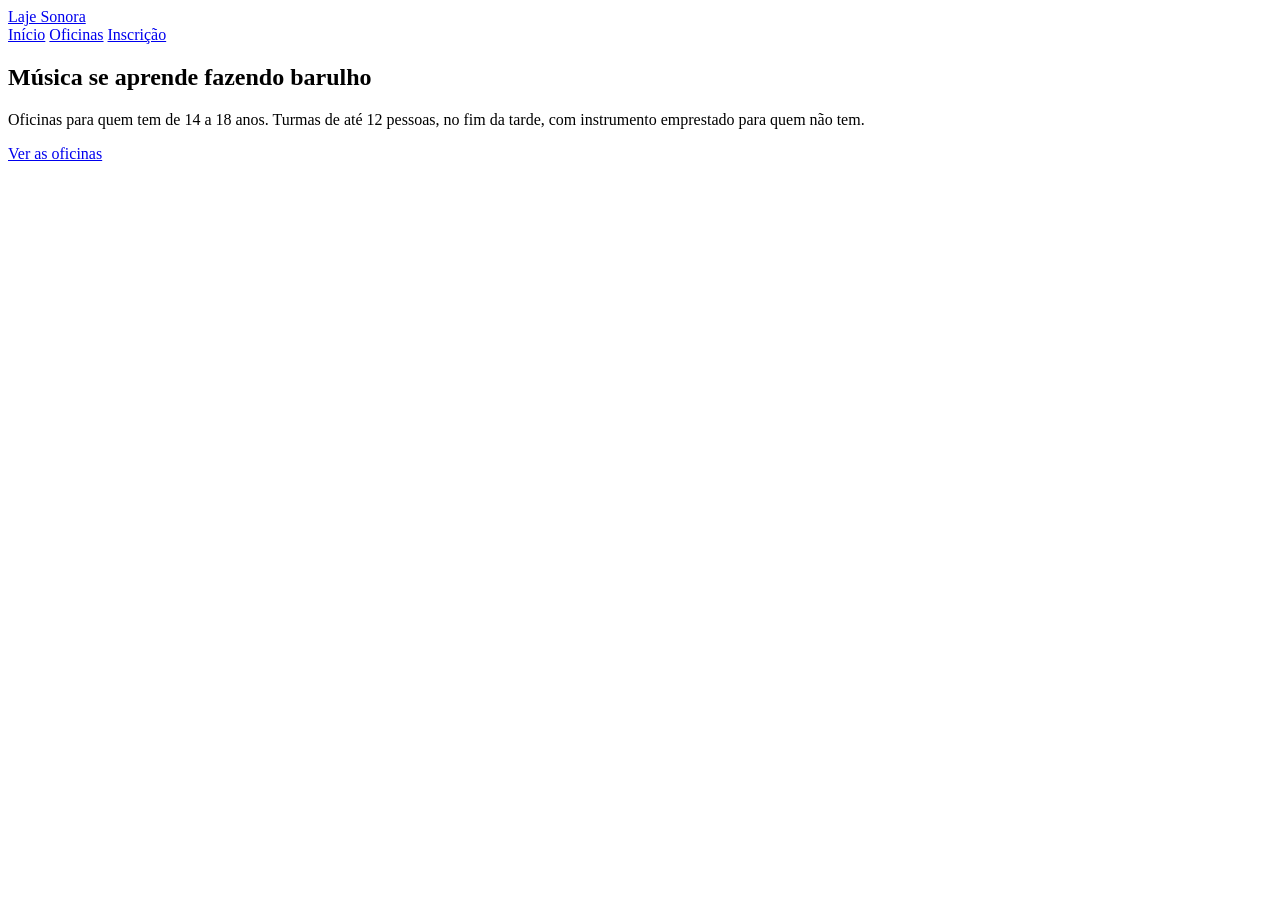
==== index.html @ 84d6b77f "commit 1" ====
<!DOCTYPE html>
<html lang="pt-BR">
<head>
    <meta charset="UTF-8">
    <meta name="viewport" content="width=device-width, initial-scale=1.0">
    <title>Laje Sonora | Início</title>
    <link rel="preconnect" href="https://fonts.googleapis.com">
    <link rel="preconnect" href="https://fonts.gstatic.com" crossorigin>
    <link href="https://fonts.googleapis.com/css2?family=Archivo:ital,wght@0,100..900;1,100..900&family=Big+Shoulders:opsz,wght@10..72,100..900&display=swap" rel="stylesheet">
    <link rel="stylesheet" href="index.css">
</head>
<body>
    <header class="conteudo topo">
        <a href="index.html" class="logo">Laje Sonora</a>
        
        <nav class="menu">
            <a href="index.html" class="atual">Início</a>
            <a href="oficinas.html">Oficinas</a>
            <a href="inscricao.html">Inscrição</a>
        </nav>
    </header>

    <main>
        <section class="conteudo cartazes">
            <div class="cartaz cartaz-principal">
                <h1>Música se aprende fazendo barulho</h1>
            </div>
            <div class="cartaz cartaz-lateral">
                <p>Oficinas para quem tem de 14 a 18 anos. Turmas de até 12 pessoas, no fim da tarde, com instrumento emprestado para quem não tem.</p>

                <a href="oficinas.html" class="botao">Ver as oficinas</a>
            </div>
        </section>
    </main>
    
</body>
</html>
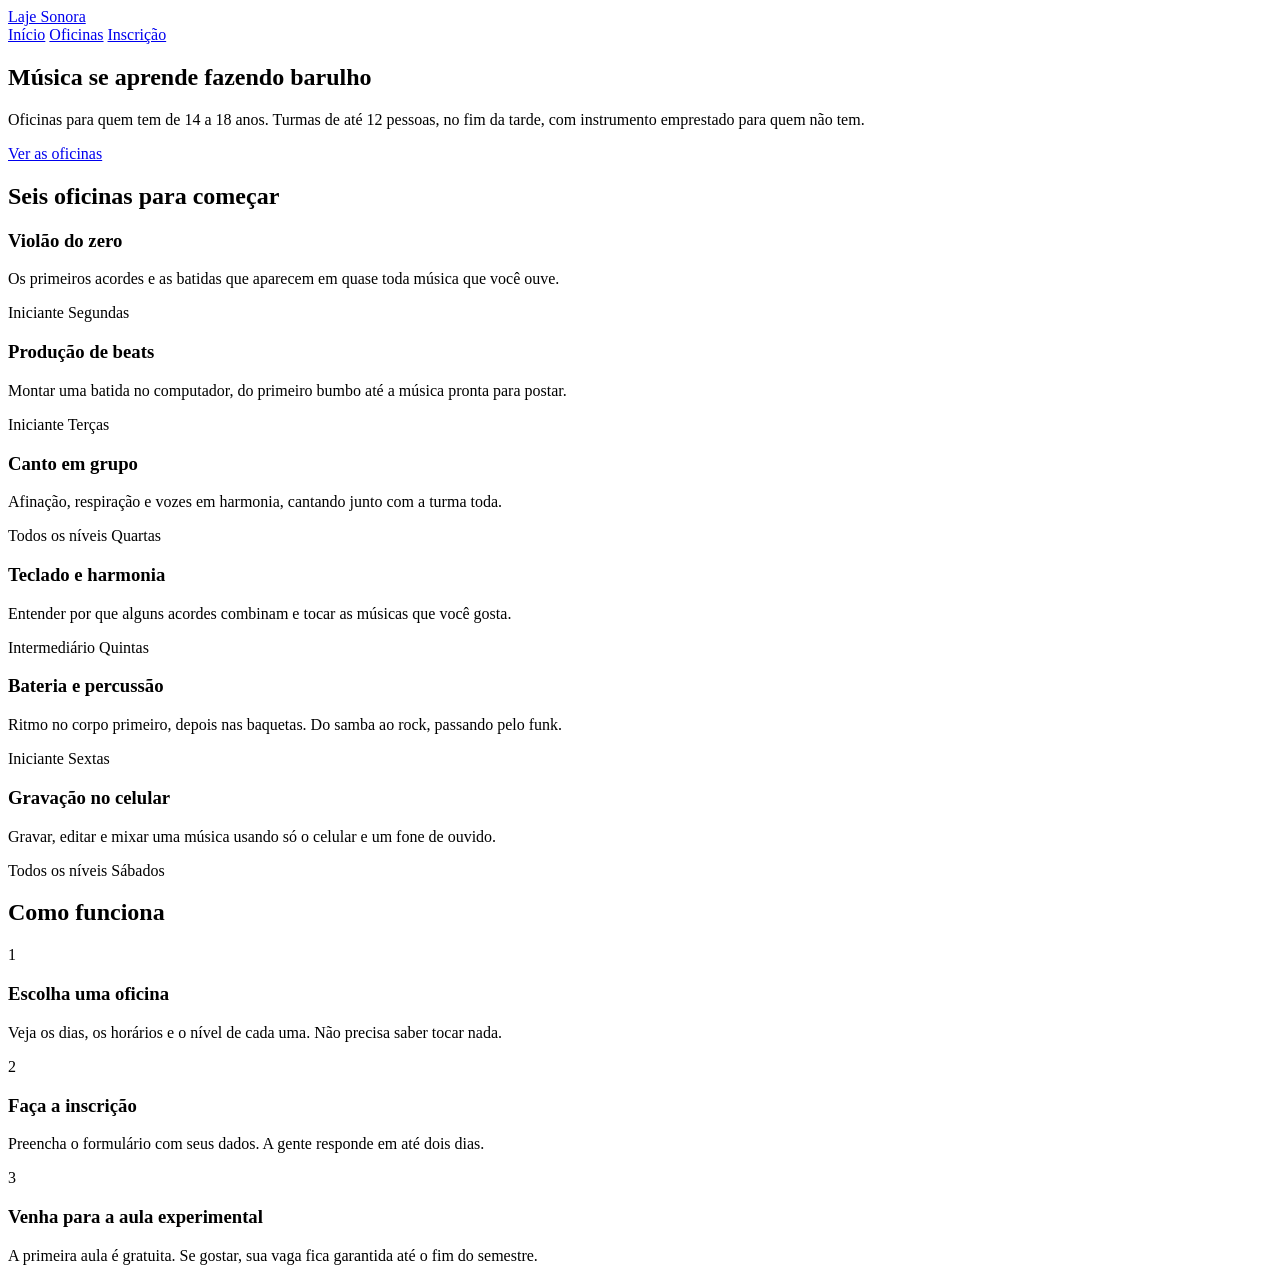
==== commit bfc212c2: "commit2" ====
--- a/index.html
+++ b/index.html
@@ -31,6 +31,122 @@
                 <a href="oficinas.html" class="botao">Ver as oficinas</a>
             </div>
         </section>
+
+        <section class="conteudo secao">
+            <h2 class="titulo-secao">Seis oficinas para começar</h2>
+            <div class="cards">
+                <article class="card">
+                    <div class="foto foto-azul"></div>
+                    <div class="card-texto">
+                        <h3>Violão do zero</h3>
+                        <p>Os primeiros acordes e as batidas que aparecem em quase toda música que você ouve.</p>
+                        <div class="card-info">
+                            <span>
+                                Iniciante
+                            </span>
+                            <span>
+                                Segundas
+                            </span>
+                        </div>
+                    </div>
+                </article>
+                <article class="card">
+                    <div class="foto-amarela"></div>
+                    <div class="card-texto">
+                        <h3>Produção de beats</h3>
+                        <p>Montar uma batida no computador, do primeiro bumbo até a música pronta para postar.</p>
+                        <div class="card-info">
+                            <span>
+                                Iniciante
+                            </span>
+                            <span>
+                                Terças
+                            </span>
+                        </div>
+                    </div>
+                </article>
+                <article class="card">
+                    <div class="foto-tinta"></div>
+                    <div class="card-texto">
+                        <h3>Canto em grupo</h3>
+                        <p>Afinação, respiração e vozes em harmonia, cantando junto com a turma toda.</p>
+                        <div class="card-info">
+                            <span>
+                                Todos os níveis
+                            </span>
+                            <span>
+                                Quartas
+                            </span>
+                        </div>
+                    </div>
+                </article>
+                <article class="card">
+                    <div class="foto"></div>
+                    <div class="card-texto">
+                        <h3>Teclado e harmonia</h3>
+                        <p>Entender por que alguns acordes combinam e tocar as músicas que você gosta.</p>
+                        <div class="card-info">
+                            <span>
+                                Intermediário                 
+                            </span>
+                            <span>
+                                Quintas
+                            </span>
+                        </div>
+                    </div>
+                </article>
+                <article class="card">
+                    <div class="foto-azul"></div>
+                    <div class="card-texto">
+                        <h3>Bateria e percussão</h3>
+                        <p>Ritmo no corpo primeiro, depois nas baquetas. Do samba ao rock, passando pelo funk.</p>
+                        <div class="card-info">
+                            <span>
+                                Iniciante                 
+                            </span>
+                            <span>
+                                Sextas
+                            </span>
+                        </div>
+                    </div>
+                </article>
+                <article class="card">
+                    <div class="foto-amarela"></div>
+                    <div class="card-texto">
+                        <h3>Gravação no celular</h3>
+                        <p>Gravar, editar e mixar uma música usando só o celular e um fone de ouvido.</p>
+                        <div class="card-info">
+                            <span>
+                                Todos os níveis                 
+                            </span>
+                            <span>
+                                Sábados
+                            </span>
+                        </div>
+                    </div>
+                </article>
+            </div>
+        </section>
+        <section class="conteudo secao">
+            <h2 class="titulo-secao">Como funciona</h2>
+            <div class="passos">
+                <div class="passo">
+                    <p class="passo-numero">1</p>
+                    <h3>Escolha uma oficina</h3>
+                    <p>Veja os dias, os horários e o nível de cada uma. Não precisa saber tocar nada.</p>
+                </div>
+                <div class="passo">
+                    <p class="passo-numero">2</p>
+                    <h3>Faça a inscrição</h3>
+                    <p>Preencha o formulário com seus dados. A gente responde em até dois dias.</p>
+                </div>
+                <div class="passo">
+                    <p class="passo-numero">3</p>
+                    <h3>Venha para a aula experimental</h3>
+                    <p>A primeira aula é gratuita. Se gostar, sua vaga fica garantida até o fim do semestre.</p>
+                </div>
+            </div>
+        </section>
     </main>
     
 </body>
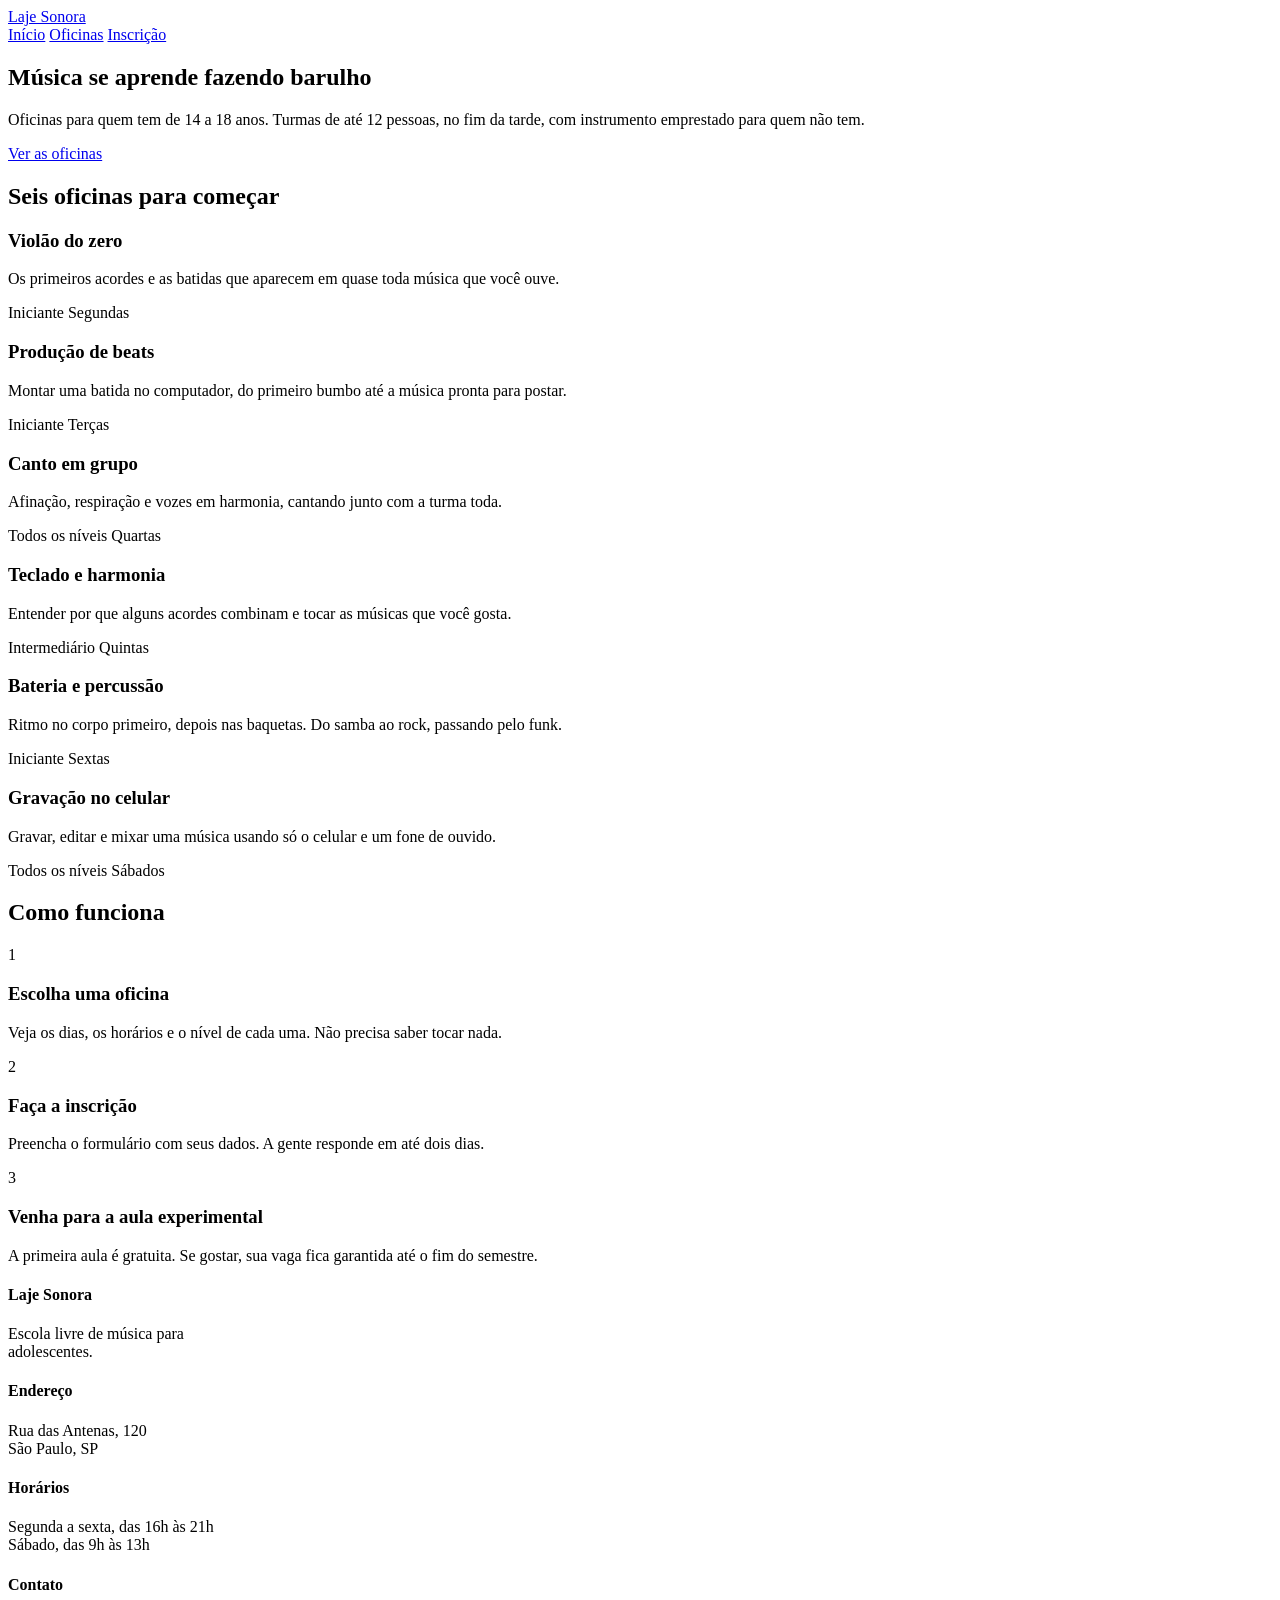
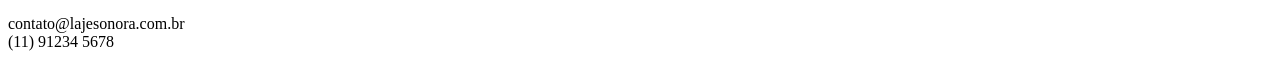
==== commit 68ee6bf5: "commit" ====
--- a/index.html
+++ b/index.html
@@ -148,6 +148,31 @@
             </div>
         </section>
     </main>
+
+    <footer class="rodape">
+        <div class="conteudo rodape-colunas">
+            <div class="rodape-coluna">
+                <h4>Laje Sonora</h4>
+
+                <p>Escola livre de música para <br> adolescentes.</p>
+            </div>
+            <div class="rodape-coluna">
+                <h4>Endereço</h4>
+
+                <p>Rua das Antenas, 120 <br> São Paulo, SP</p>
+            </div>
+            <div class="rodape-coluna">
+                <h4>Horários</h4>
+
+                <p>Segunda a sexta, das 16h às 21h <br>Sábado, das 9h às 13h</p>
+            </div>
+            <div class="rodape-coluna">
+                <h4>Contato</h4>
+
+                <p>contato@lajesonora.com.br <br> (11) 91234 5678</p>
+            </div>
+        </div>
+    </footer>
     
 </body>
 </html>
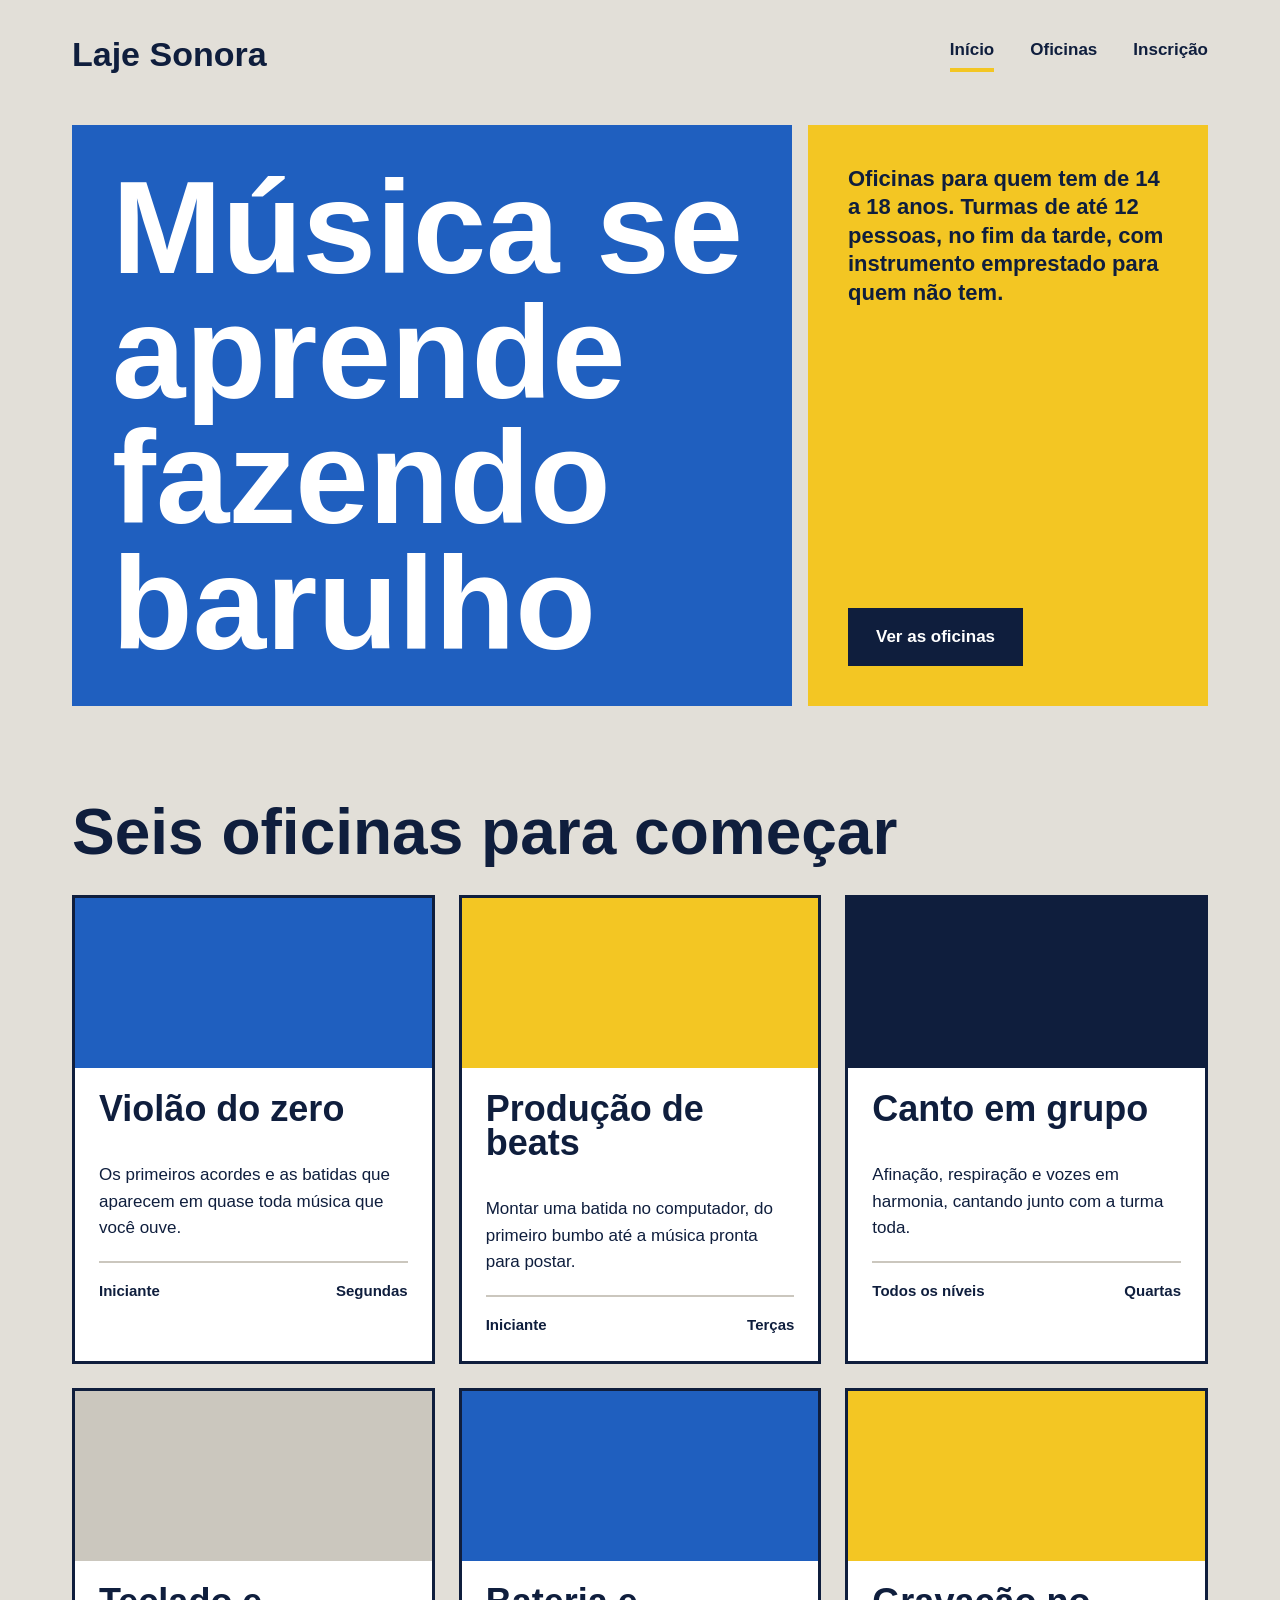
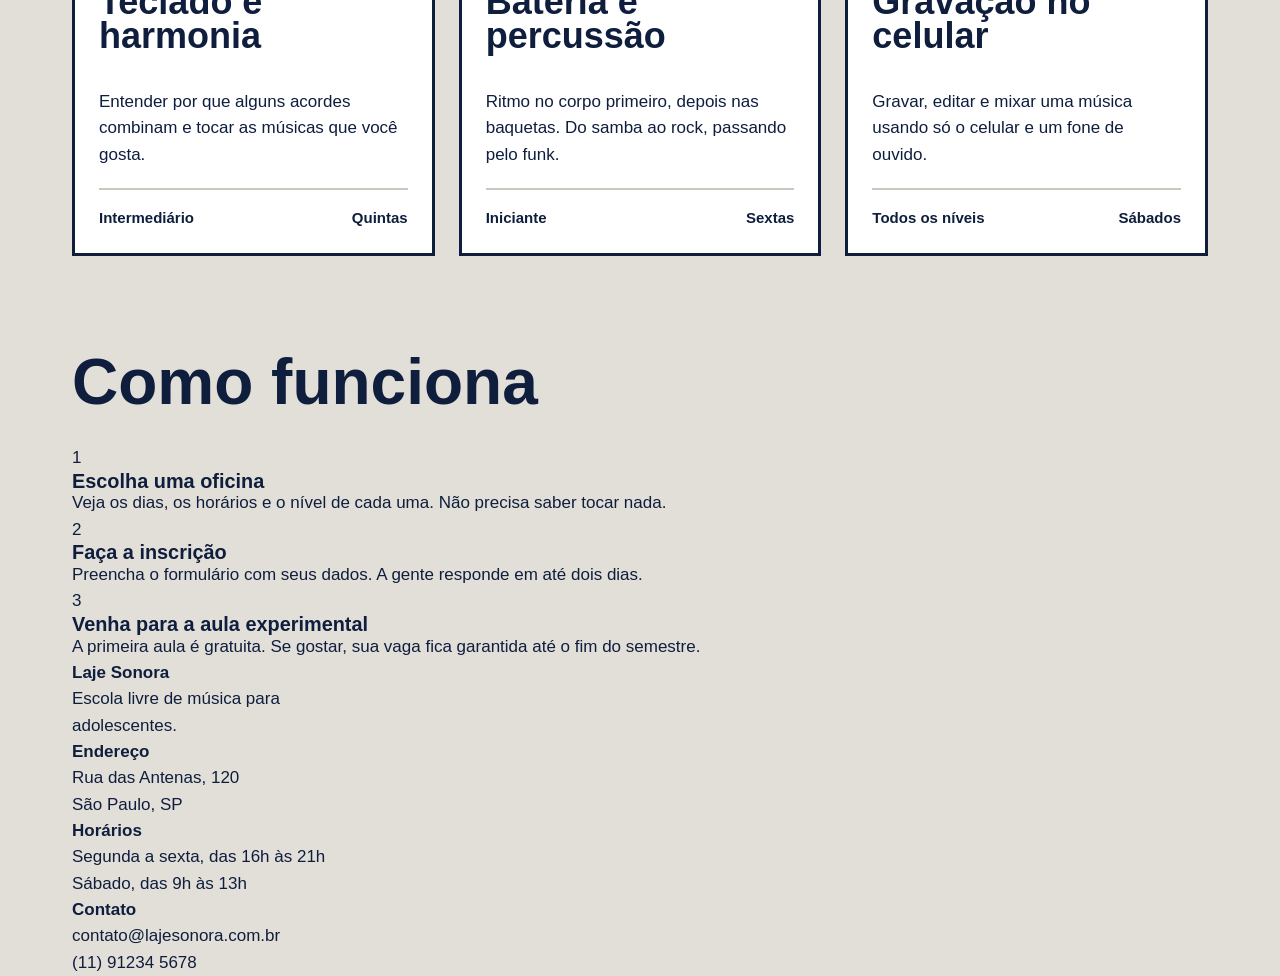
==== commit 54d06d28: "Cards das oficinas" ====
--- a/index.html
+++ b/index.html
@@ -1,3 +1,4 @@
+
 <!DOCTYPE html>
 <html lang="pt-BR">
 <head>
@@ -50,8 +51,9 @@
                         </div>
                     </div>
                 </article>
+
                 <article class="card">
-                    <div class="foto-amarela"></div>
+                    <div class="foto foto-amarela"></div>
                     <div class="card-texto">
                         <h3>Produção de beats</h3>
                         <p>Montar uma batida no computador, do primeiro bumbo até a música pronta para postar.</p>
@@ -65,8 +67,9 @@
                         </div>
                     </div>
                 </article>
+
                 <article class="card">
-                    <div class="foto-tinta"></div>
+                    <div class="foto foto-tinta"></div>
                     <div class="card-texto">
                         <h3>Canto em grupo</h3>
                         <p>Afinação, respiração e vozes em harmonia, cantando junto com a turma toda.</p>
@@ -80,6 +83,7 @@
                         </div>
                     </div>
                 </article>
+
                 <article class="card">
                     <div class="foto"></div>
                     <div class="card-texto">
@@ -95,8 +99,9 @@
                         </div>
                     </div>
                 </article>
+
                 <article class="card">
-                    <div class="foto-azul"></div>
+                    <div class="foto foto-azul"></div>
                     <div class="card-texto">
                         <h3>Bateria e percussão</h3>
                         <p>Ritmo no corpo primeiro, depois nas baquetas. Do samba ao rock, passando pelo funk.</p>
@@ -110,8 +115,9 @@
                         </div>
                     </div>
                 </article>
+
                 <article class="card">
-                    <div class="foto-amarela"></div>
+                    <div class="foto foto-amarela"></div>
                     <div class="card-texto">
                         <h3>Gravação no celular</h3>
                         <p>Gravar, editar e mixar uma música usando só o celular e um fone de ouvido.</p>
@@ -127,6 +133,7 @@
                 </article>
             </div>
         </section>
+
         <section class="conteudo secao">
             <h2 class="titulo-secao">Como funciona</h2>
             <div class="passos">
@@ -175,4 +182,4 @@
     </footer>
     
 </body>
-</html>+</html>
--- a/index.css
+++ b/index.css
@@ -0,0 +1,195 @@
+* {
+    margin: 0;
+    padding: 0;
+    box-sizing: border-box;
+}
+
+:root {
+    --concreto: #E2DFD8;
+
+    --concreto-escuro: #CBC7BE;
+
+    --tinta: #0F1E3D;
+
+    --caixa-dagua: #1F5FBF;
+
+    --fita: #F3C623;
+
+    --branco: #FFFFFF;
+
+    --fonte-cartaz:"Big Shoulders", "Arial Narrow", sans-serif;
+
+    --fonte-texto: "Archivo", Arial, sans-serif;
+}
+
+body {
+    background-color: var(--concreto);
+    color: var(--tinta);
+    font-family: var(--fonte-texto);
+    font-size: 17px;
+    line-height: 1.55;
+}
+
+a {
+    color: inherit;
+}
+
+h1,h2, h3 {
+    font-family: var(--fonte-cartaz);
+    font-weight: 900;
+    line-height: 0.95;
+}
+
+.conteudo {
+    max-width: 1200px;
+    margin-inline: auto;
+    padding-inline: 32px;
+}
+
+.topo {
+    padding-block: 28px;
+    display: flex;
+    justify-content: space-between;
+    align-items: center;
+}
+
+.logo {
+    font-family: var(--fonte-cartaz);
+    font-size: 34px;
+    font-weight: 900;
+    text-decoration: none;
+}
+
+.menu {
+    display: flex;
+    gap: 36px;
+}
+
+.menu a {
+    font-weight: 600;
+    text-decoration: none;
+    padding-bottom: 4px;
+    border-bottom: 4px solid transparent;
+}
+
+.menu a:hover {
+    border-bottom-color: var(--tinta);
+}
+
+.menu a.atual {
+    border-bottom-color: var(--fita);
+}
+
+.cartazes {
+    margin-top: 16px;
+    display: flex;
+    gap: 16px;
+}
+
+.cartaz {
+    padding: 40px;
+}
+
+.cartaz-principal {
+    background: var(--caixa-dagua);
+    color: var(--branco);
+    flex: 2;
+
+    h1 {
+        font-size: 132px;
+        max-width: 9ch;
+    }
+}
+
+.cartaz-lateral {
+    background: var(--fita);
+    flex: 1;
+    display: flex;
+    flex-direction: column;
+    justify-content: space-between;
+    gap: 32px;
+    align-items: flex-start;
+
+    p {
+        font-size: 22px;
+        font-weight: 600;
+        line-height: 1.3;
+    }
+}
+
+.botao {
+    background: var(--tinta);
+    color: var(--branco);
+    font-weight: 700;
+    text-decoration: none;
+    padding: 16px 28px;
+    border: none;
+    font-family: var(--fonte-texto);
+    font-size: 17px;
+    cursor: pointer;
+}
+
+.botao:hover {
+    background: var(--caixa-dagua);
+
+}
+
+.secao {
+    margin-top: 96px;
+}
+
+.titulo-secao {
+    font-size: 64px;
+    margin-bottom: 32px;
+}
+
+.cards {
+    display: flex;
+    flex-wrap: wrap;
+    gap: 24px;
+}
+
+.card {
+    background: var(--branco);
+    border: 3px solid var(--tinta);
+    flex: 1 1 340px;
+}
+
+.card .foto{
+    height: 170px;
+}
+
+.foto {
+    background: var(--concreto-escuro);
+}
+
+.foto-azul {
+    background: var(--caixa-dagua);
+}
+
+.foto-amarela {
+    background: var(--fita);
+}
+
+.foto-tinta {
+    background: var(--tinta);
+}
+
+.card-texto {
+    padding: 24px;
+}
+
+.card h3 {
+    font-size: 36px;
+    margin-bottom: 36px;
+}
+
+.card-info {
+    margin-top: 20px;
+    padding-top: 16px;
+    border-top: 2px solid var(--concreto-escuro);
+    font-weight: 600;
+    font-size: 15px;
+    display: flex;
+    justify-content: space-between;
+}
